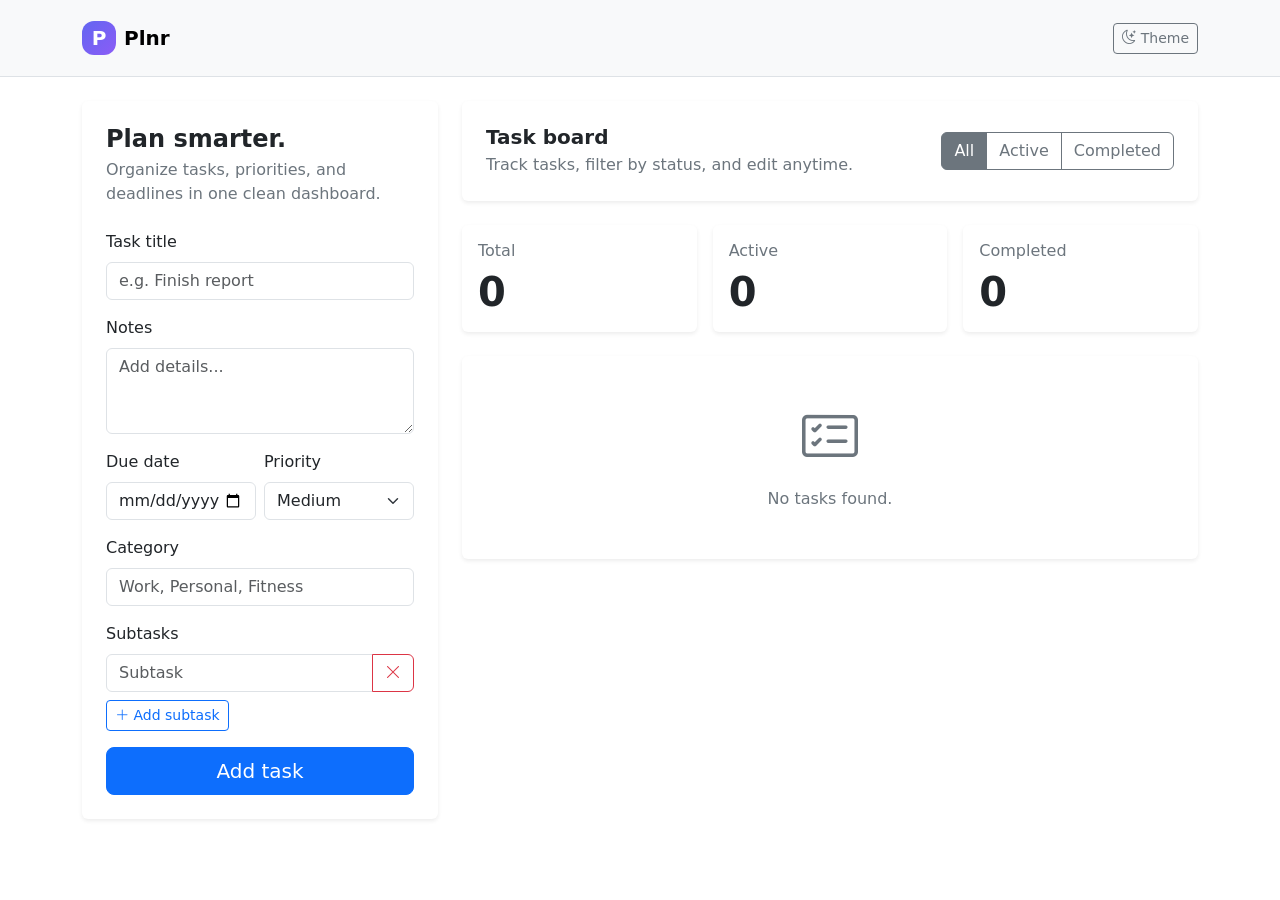
==== index.html @ 84bb9167 "Add files via upload" ====
<!doctype html>
<html lang="en" data-bs-theme="light">
<head>
  <meta charset="utf-8">
  <meta name="viewport" content="width=device-width, initial-scale=1">
  <title>Plnr</title>
  <link href="https://cdn.jsdelivr.net/npm/bootstrap@5.3.3/dist/css/bootstrap.min.css" rel="stylesheet">
  <link href="https://cdn.jsdelivr.net/npm/bootstrap-icons@1.11.3/font/bootstrap-icons.min.css" rel="stylesheet">
  <link rel="stylesheet" href="style.css">
</head>
<body>
  <nav class="navbar navbar-expand-lg border-bottom sticky-top bg-body-tertiary">
    <div class="container py-2">
      <a class="navbar-brand fw-bold d-flex align-items-center gap-2" href="#">
        <span class="brand-mark">P</span> Plnr
      </a>
      <div class="ms-auto d-flex align-items-center gap-2">
        <button id="themeToggle" class="btn btn-outline-secondary btn-sm">
          <i class="bi bi-moon-stars"></i> Theme
        </button>
      </div>
    </div>
  </nav>

  <main class="container py-4">
    <div class="row g-4">
      <div class="col-lg-4">
        <div class="card shadow-sm border-0 sticky-lg-top top-100">
          <div class="card-body p-4">
            <h1 class="h4 fw-bold mb-1">Plan smarter.</h1>
            <p class="text-secondary mb-4">Organize tasks, priorities, and deadlines in one clean dashboard.</p>

            <form id="taskForm" class="vstack gap-3">
              <div>
                <label class="form-label">Task title</label>
                <input type="text" id="title" class="form-control" placeholder="e.g. Finish report" required>
              </div>
              <div>
                <label class="form-label">Notes</label>
                <textarea id="notes" class="form-control" rows="3" placeholder="Add details..."></textarea>
              </div>
              <div class="row g-2">
                <div class="col-6">
                  <label class="form-label">Due date</label>
                  <input type="date" id="dueDate" class="form-control">
                </div>
                <div class="col-6">
                  <label class="form-label">Priority</label>
                  <select id="priority" class="form-select">
                    <option>Low</option>
                    <option selected>Medium</option>
                    <option>High</option>
                  </select>
                </div>
              </div>
              <div>
                <label class="form-label">Category</label>
                <input type="text" id="category" class="form-control" placeholder="Work, Personal, Fitness">
              </div>
              <div>
                <label class="form-label">Subtasks</label>
                <div id="subtaskList" class="vstack gap-2"></div>
                <button type="button" id="addSubtask" class="btn btn-sm btn-outline-primary mt-2">
                  <i class="bi bi-plus-lg"></i> Add subtask
                </button>
              </div>
              <div class="d-grid">
                <button class="btn btn-primary btn-lg" type="submit" id="submitBtn">Add task</button>
              </div>
            </form>
          </div>
        </div>
      </div>

      <div class="col-lg-8">
        <div class="card shadow-sm border-0 mb-4">
          <div class="card-body p-4">
            <div class="d-flex flex-column flex-md-row gap-3 justify-content-between align-items-md-center">
              <div>
                <h2 class="h5 fw-bold mb-1">Task board</h2>
                <p class="text-secondary mb-0">Track tasks, filter by status, and edit anytime.</p>
              </div>
              <div class="btn-group" role="group">
                <button class="btn btn-outline-secondary active filter-btn" data-filter="all">All</button>
                <button class="btn btn-outline-secondary filter-btn" data-filter="active">Active</button>
                <button class="btn btn-outline-secondary filter-btn" data-filter="completed">Completed</button>
              </div>
            </div>
          </div>
        </div>

        <div id="taskStats" class="row g-3 mb-4"></div>
        <div id="taskList" class="vstack gap-3"></div>
      </div>
    </div>
  </main>

  <template id="taskTemplate">
    <div class="card task-card shadow-sm border-0">
      <div class="card-body p-4">
        <div class="d-flex gap-3 align-items-start">
          <div class="form-check mt-1">
            <input class="form-check-input task-toggle" type="checkbox">
          </div>
          <div class="flex-grow-1">
            <div class="d-flex flex-column flex-md-row justify-content-between gap-2">
              <div>
                <h3 class="h5 task-title mb-1"></h3>
                <div class="d-flex flex-wrap gap-2 mb-2 task-badges"></div>
              </div>
              <div class="btn-group btn-group-sm">
                <button class="btn btn-outline-secondary edit-btn"><i class="bi bi-pencil"></i></button>
                <button class="btn btn-outline-danger delete-btn"><i class="bi bi-trash"></i></button>
              </div>
            </div>
            <p class="text-secondary mb-3 task-notes"></p>
            <div class="task-subtasks mb-2"></div>
          </div>
        </div>
      </div>
    </div>
  </template>

  <script src="script.js"></script>
</body>
</html>
---- style.css ----
body {
  min-height: 100vh;
}

.brand-mark {
  width: 34px;
  height: 34px;
  border-radius: 12px;
  display: inline-flex;
  align-items: center;
  justify-content: center;
  background: linear-gradient(135deg, #6366f1, #8b5cf6);
  color: #fff;
  font-weight: 700;
}

.task-card {
  transition: transform .2s ease, box-shadow .2s ease;
}

.task-card:hover {
  transform: translateY(-2px);
}

.task-title.done {
  text-decoration: line-through;
  opacity: .65;
}

.badge-soft {
  background: rgba(99, 102, 241, .12);
  color: #6366f1;
}

.priority-high {
  background: rgba(220, 53, 69, .12);
  color: #dc3545;
}

.priority-medium {
  background: rgba(255, 193, 7, .16);
  color: #b58100;
}

.priority-low {
  background: rgba(25, 135, 84, .12);
  color: #198754;
}

.subtask-item {
  display: flex;
  align-items: center;
  gap: .5rem;
}

html[data-bs-theme="dark"] .brand-mark {
  box-shadow: 0 0 0 1px rgba(255,255,255,.08);
}
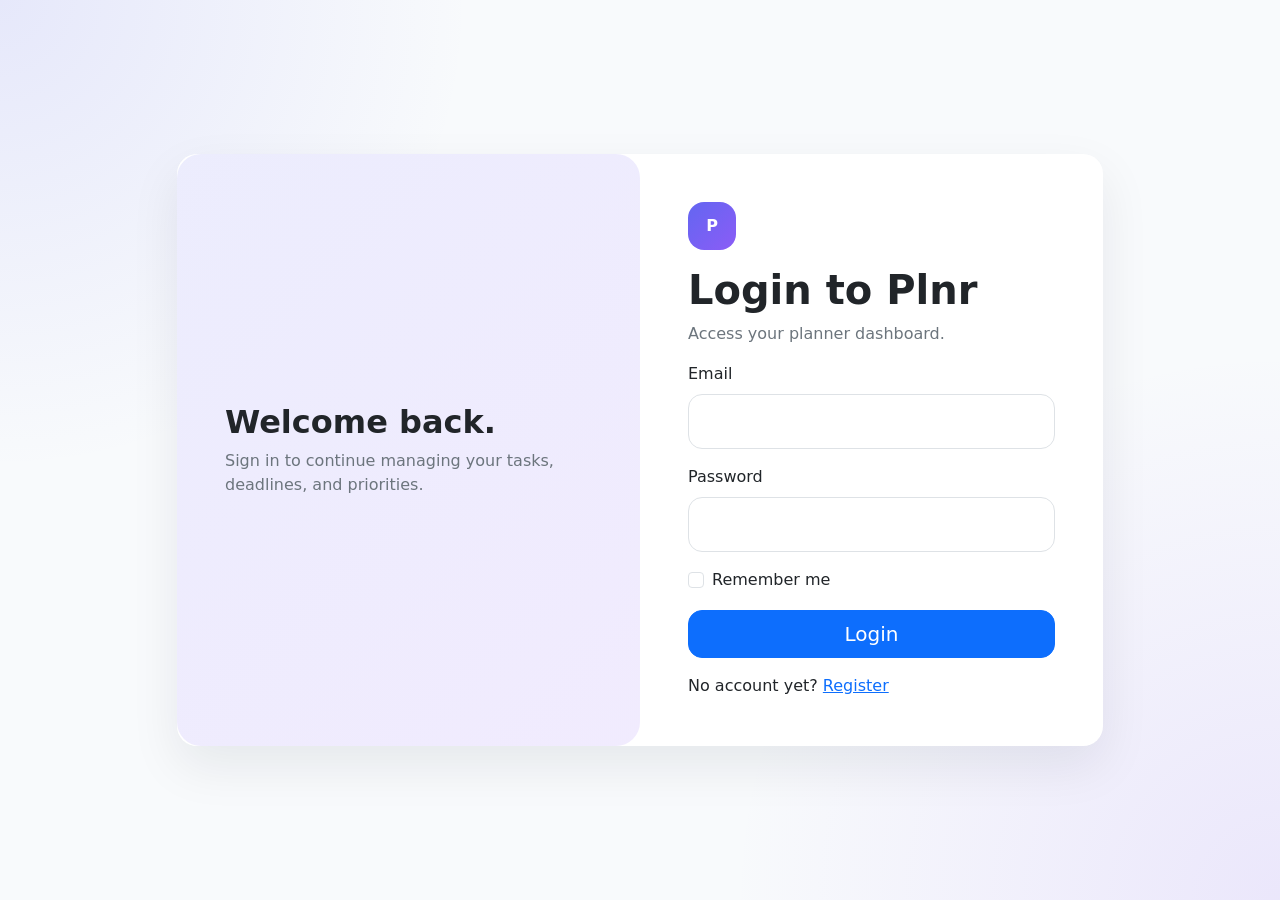
==== commit 18343f50: "Add files via upload" ====
--- a/index.html
+++ b/index.html
@@ -1,126 +1,19 @@
 <!doctype html>
-<html lang="en" data-bs-theme="light">
+<html lang="en">
 <head>
   <meta charset="utf-8">
   <meta name="viewport" content="width=device-width, initial-scale=1">
   <title>Plnr</title>
-  <link href="https://cdn.jsdelivr.net/npm/bootstrap@5.3.3/dist/css/bootstrap.min.css" rel="stylesheet">
-  <link href="https://cdn.jsdelivr.net/npm/bootstrap-icons@1.11.3/font/bootstrap-icons.min.css" rel="stylesheet">
-  <link rel="stylesheet" href="style.css">
+  <script src="auth.js"></script>
+  <script>
+    if (isLoggedIn()) {
+      window.location.href = "dashboard.html";
+    } else {
+      window.location.href = "login.html";
+    }
+  </script>
 </head>
 <body>
-  <nav class="navbar navbar-expand-lg border-bottom sticky-top bg-body-tertiary">
-    <div class="container py-2">
-      <a class="navbar-brand fw-bold d-flex align-items-center gap-2" href="#">
-        <span class="brand-mark">P</span> Plnr
-      </a>
-      <div class="ms-auto d-flex align-items-center gap-2">
-        <button id="themeToggle" class="btn btn-outline-secondary btn-sm">
-          <i class="bi bi-moon-stars"></i> Theme
-        </button>
-      </div>
-    </div>
-  </nav>
-
-  <main class="container py-4">
-    <div class="row g-4">
-      <div class="col-lg-4">
-        <div class="card shadow-sm border-0 sticky-lg-top top-100">
-          <div class="card-body p-4">
-            <h1 class="h4 fw-bold mb-1">Plan smarter.</h1>
-            <p class="text-secondary mb-4">Organize tasks, priorities, and deadlines in one clean dashboard.</p>
-
-            <form id="taskForm" class="vstack gap-3">
-              <div>
-                <label class="form-label">Task title</label>
-                <input type="text" id="title" class="form-control" placeholder="e.g. Finish report" required>
-              </div>
-              <div>
-                <label class="form-label">Notes</label>
-                <textarea id="notes" class="form-control" rows="3" placeholder="Add details..."></textarea>
-              </div>
-              <div class="row g-2">
-                <div class="col-6">
-                  <label class="form-label">Due date</label>
-                  <input type="date" id="dueDate" class="form-control">
-                </div>
-                <div class="col-6">
-                  <label class="form-label">Priority</label>
-                  <select id="priority" class="form-select">
-                    <option>Low</option>
-                    <option selected>Medium</option>
-                    <option>High</option>
-                  </select>
-                </div>
-              </div>
-              <div>
-                <label class="form-label">Category</label>
-                <input type="text" id="category" class="form-control" placeholder="Work, Personal, Fitness">
-              </div>
-              <div>
-                <label class="form-label">Subtasks</label>
-                <div id="subtaskList" class="vstack gap-2"></div>
-                <button type="button" id="addSubtask" class="btn btn-sm btn-outline-primary mt-2">
-                  <i class="bi bi-plus-lg"></i> Add subtask
-                </button>
-              </div>
-              <div class="d-grid">
-                <button class="btn btn-primary btn-lg" type="submit" id="submitBtn">Add task</button>
-              </div>
-            </form>
-          </div>
-        </div>
-      </div>
-
-      <div class="col-lg-8">
-        <div class="card shadow-sm border-0 mb-4">
-          <div class="card-body p-4">
-            <div class="d-flex flex-column flex-md-row gap-3 justify-content-between align-items-md-center">
-              <div>
-                <h2 class="h5 fw-bold mb-1">Task board</h2>
-                <p class="text-secondary mb-0">Track tasks, filter by status, and edit anytime.</p>
-              </div>
-              <div class="btn-group" role="group">
-                <button class="btn btn-outline-secondary active filter-btn" data-filter="all">All</button>
-                <button class="btn btn-outline-secondary filter-btn" data-filter="active">Active</button>
-                <button class="btn btn-outline-secondary filter-btn" data-filter="completed">Completed</button>
-              </div>
-            </div>
-          </div>
-        </div>
-
-        <div id="taskStats" class="row g-3 mb-4"></div>
-        <div id="taskList" class="vstack gap-3"></div>
-      </div>
-    </div>
-  </main>
-
-  <template id="taskTemplate">
-    <div class="card task-card shadow-sm border-0">
-      <div class="card-body p-4">
-        <div class="d-flex gap-3 align-items-start">
-          <div class="form-check mt-1">
-            <input class="form-check-input task-toggle" type="checkbox">
-          </div>
-          <div class="flex-grow-1">
-            <div class="d-flex flex-column flex-md-row justify-content-between gap-2">
-              <div>
-                <h3 class="h5 task-title mb-1"></h3>
-                <div class="d-flex flex-wrap gap-2 mb-2 task-badges"></div>
-              </div>
-              <div class="btn-group btn-group-sm">
-                <button class="btn btn-outline-secondary edit-btn"><i class="bi bi-pencil"></i></button>
-                <button class="btn btn-outline-danger delete-btn"><i class="bi bi-trash"></i></button>
-              </div>
-            </div>
-            <p class="text-secondary mb-3 task-notes"></p>
-            <div class="task-subtasks mb-2"></div>
-          </div>
-        </div>
-      </div>
-    </div>
-  </template>
-
-  <script src="script.js"></script>
+  <p>Redirecting...</p>
 </body>
 </html>
